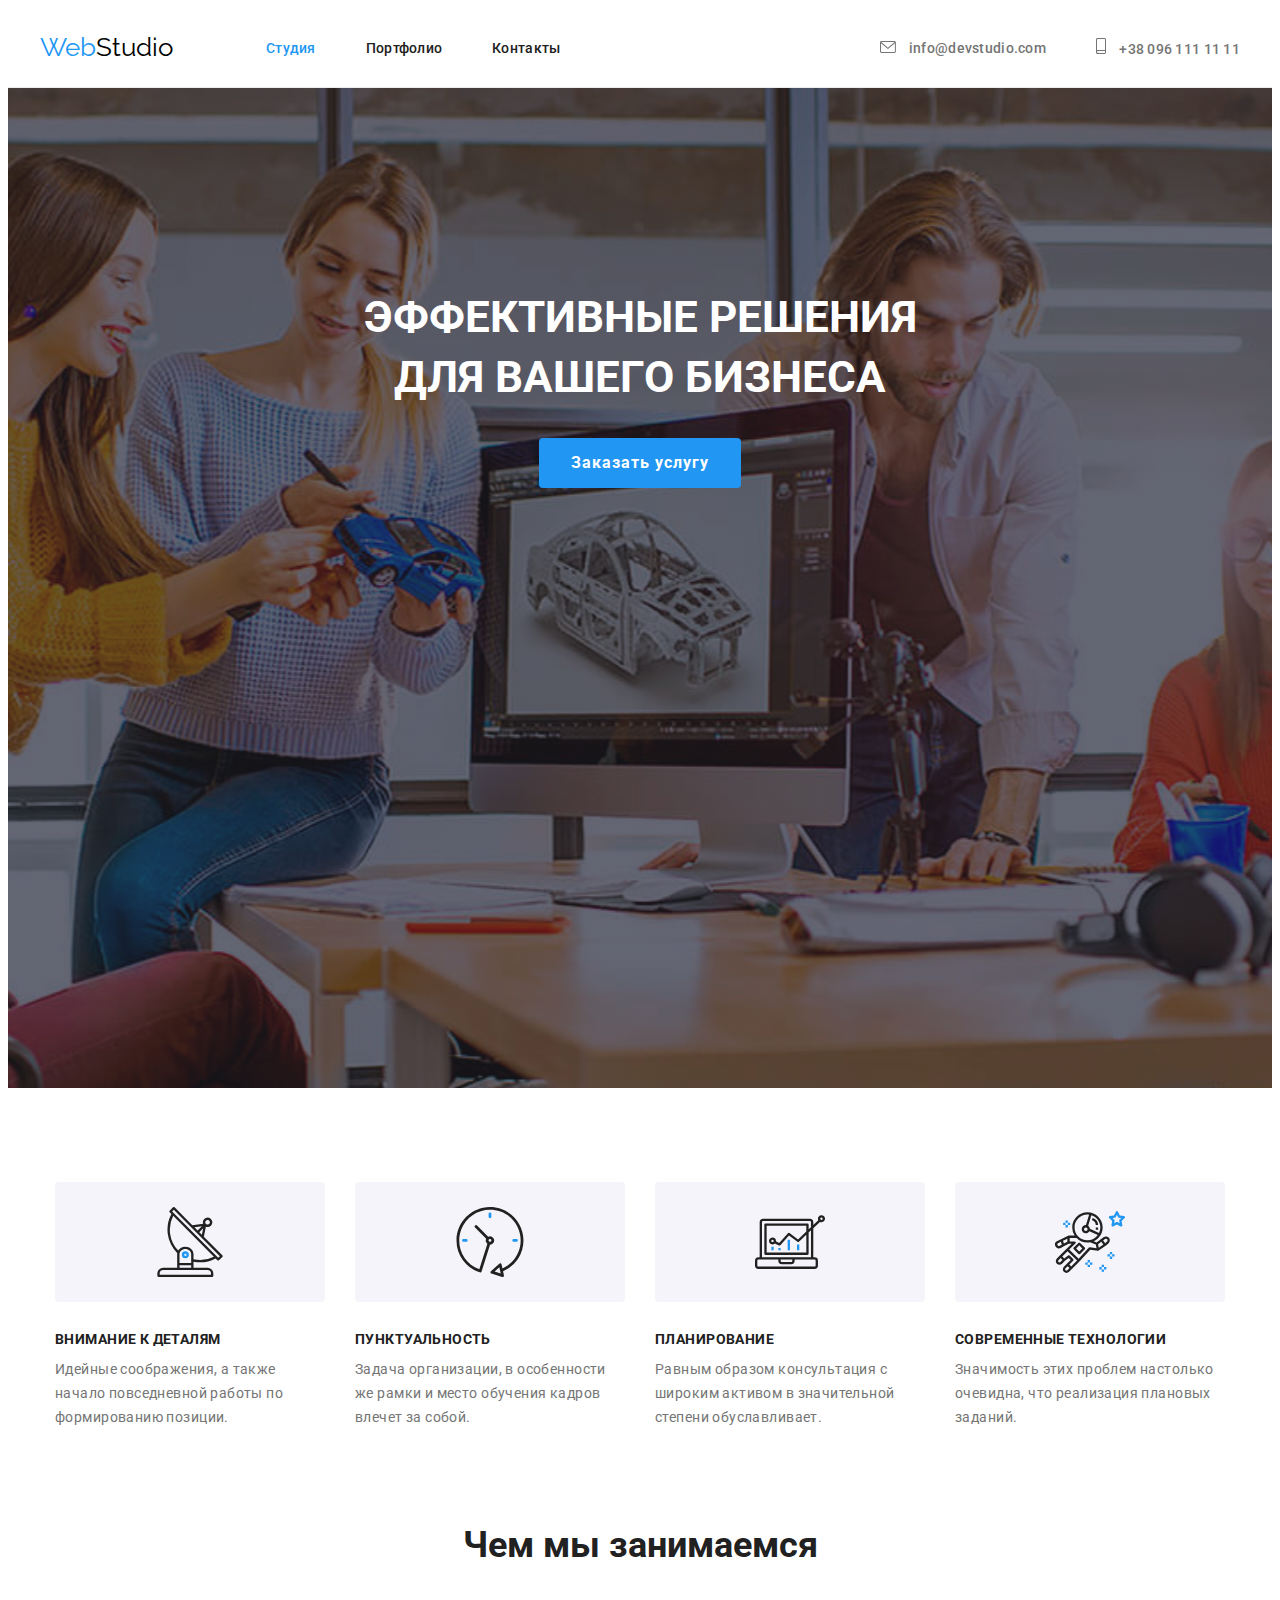
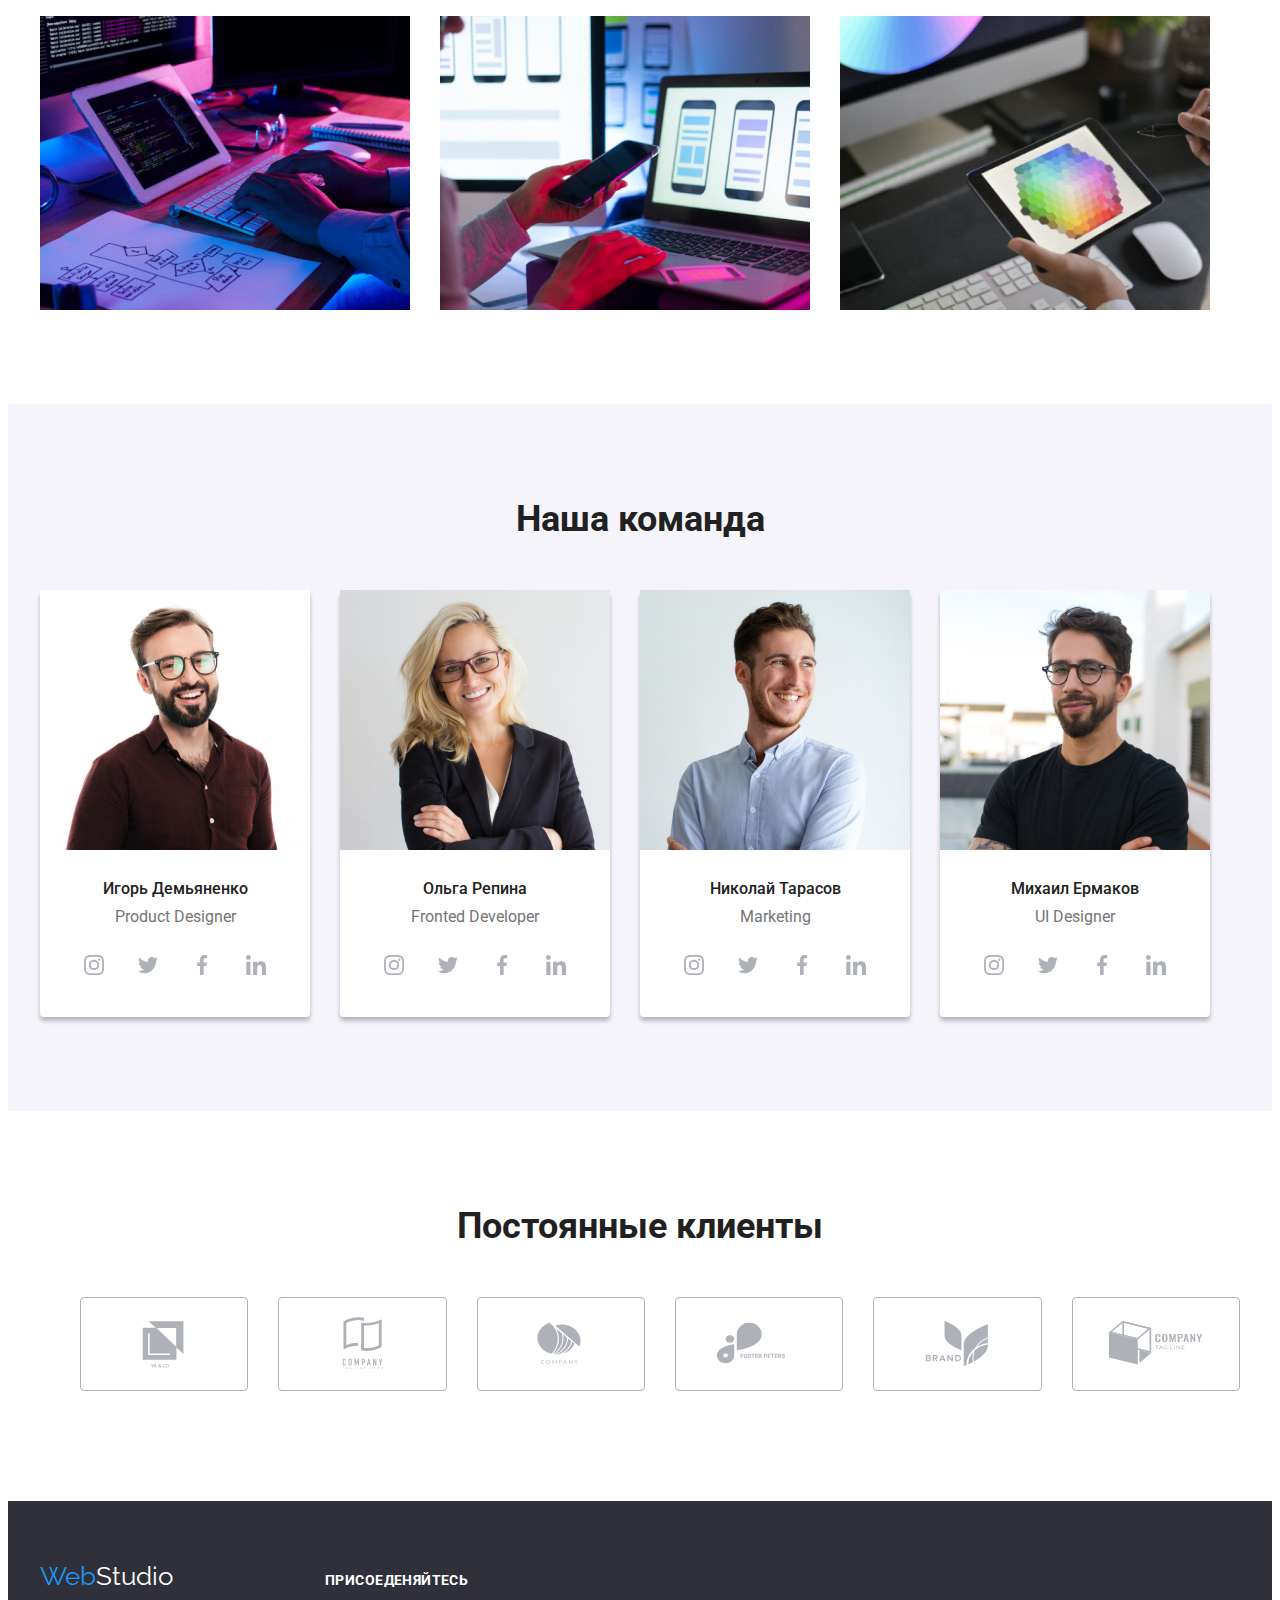
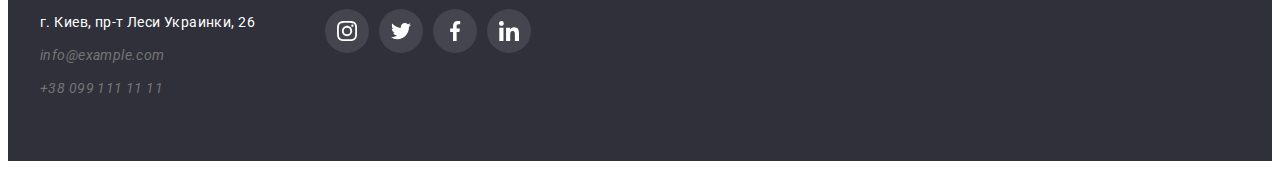
==== index.html @ 94b22302 "Initial commit" ====
<!DOCTYPE html>
<html lang="ru">
  <head>
    <meta charset="UTF-8" />
    <meta http-equiv="X-UA-Compatible" content="IE=edge" />
    <meta name="viewport" content="width=device-width, initial-scale=1.0" />
    <link rel="preconnect" href="https://fonts.googleapis.com" />
    <link rel="preconnect" href="https://fonts.gstatic.com" crossorigin />
    <link
      href="https://fonts.googleapis.com/css2?family=Raleway:wght@700&family=Roboto:wght@400;500;700;900&display=swap"
      rel="stylesheet"
    />
    <link
      rel="stylesheet"
      href="https://cdnjs.cloudflare.com/ajax/libs/modern-normalize/1.1.0/modern-normalize.min.css"
      integrity="sha512-wpPYUAdjBVSE4KJnH1VR1HeZfpl1ub8YT/NKx4PuQ5NmX2tKuGu6U/JRp5y+Y8XG2tV+wKQpNHVUX03MfMFn9Q=="
      crossorigin="anonymous"
      referrerpolicy="no-referrer"
    />
    <link rel="stylesheet" href="./css/styles.css" />
    <title>Веб студия</title>
  </head>
  <body>
    <!--Шапка-->
    <header class="header">
      <div class="container header-container">
        <a class="webstudio logo dec" href="./index.html" lang="en">
          Web<span class="studio logo">Studio</span></a
        >
        <nav class="navigation">
          <ul class="list-navigation">
            <li class="item-navigation">
              <a class="link-navigation current dec" href="./index.html">Студия</a>
            </li>
            <li class="item-navigation">
              <a class="link-navigation dec" href="./portfolio.html">Портфолио</a>
            </li>
            <li class="item-navigation">
              <a class="link-navigation dec" href="">Контакты</a>
            </li>
          </ul>
        </nav>
        <!--Контакты-->
        <ul class="contacts">
          <li class="contacts-mail">
            <a href="mailto:info@devstudio.com" class="link-mail dec">
              <svg class="icon-contact" width="16" height="12">
                <use href="./images/icon/sprite.svg#envelope"></use>
              </svg>
              info@devstudio.com</a>
          </li>
          <li class="contacts-tel">
            <a href="tel:+380961111111" class="link-tel dec">
              <svg class="icon-contact" width="10" height="16">
                <use href="./images/icon/sprite.svg#smartphone"></use>
              </svg>
              +38 096 111 11 11</a>
          </li>
        </ul>
      </div>
    </header>
    <main class="main-home">
      <section class="home bc-home ">
        <div class="container">
          <h1 class="home-title">Эффективные решения для вашего бизнеса</h1>
          <button class="btn-home" type="button">Заказать услугу</button>
        </div>
      </section>
      <!--Особенности-->
      <section class="specifics modul">
        <div class="container">
          <!--Заховати заголовок h2 в сss-->
          <h2 hidden>Особенности</h2>
          <ul class="list-specifics">
            <li class="item-specifics">
              <div class="icon">
                <svg class="icon-specifics" width="70" height="70">
                  <use href="./images/icon/sprite.svg#antenna"></use>
                </svg>
              </div>
              <h3 class="specifics-title">Внимание к деталям</h3>
              <p class="specifics-text">
                Идейные соображения, а также начало повседневной работы по формированию позиции.
              </p>
            </li>
            <li class="item-specifics">
              <div class="icon">
                <svg class="icon-specifics" width="70" height="70">
                  <use href="./images/icon/sprite.svg#clock"></use>
                </svg>
              </div>
              <h3 class="specifics-title">Пунктуальность</h3>
              <p class="specifics-text">
                Задача организации, в особенности же рамки и место обучения кадров влечет за собой.
              </p>
            </li>
            <li class="item-specifics">
              <div class="icon">
                <svg class="icon-specifics" width="70" height="70">
                  <use href="./images/icon/sprite.svg#diagram"></use>
                </svg>
              </div>
              <h3 class="specifics-title">Планирование</h3>
              <p class="specifics-text">
                Равным образом консультация с широким активом в значительной степени обуславливает.
              </p>
            </li>
            <li class="item-specifics">
              <div class="icon">
                <svg class="icon-specifics" width="70" height="70">
                  <use href="./images/icon/sprite.svg#astronaut"></use>
                </svg>
              </div>
              <h3 class="specifics-title">Современные технологии</h3>
              <p class="specifics-text">
                Значимость этих проблем настолько очевидна, что реализация плановых заданий.
              </p>
            </li>
          </ul>
        </div>
      </section>
      <section class="work modul">
        <!-- <hr class="line"> -->
        <!--Чем мы занимаемся-->
        <div class="container">
          <h2 class="title-work">Чем мы занимаемся</h2>
          <ul class="list-work">
            <li class="item-work">
              <img
                src="./images/work/keyboard.jpg"
                alt="печатает на клавиатуре"
                width="370"
                height="294"
              />
            </li>
            <li class="item-work">
              <img
                src="./images/work/phone.jpg"
                alt="держит в руках телефон"
                width="370"
                height="294"
              />
            </li>
            <li class="item-work">
              <img
                src="./images/work/tablet.jpg"
                alt="показывает палитру на планшете"
                width="370"
                height="294"
              />
            </li>
          </ul>
        </div>
      </section>
      <!--Наша команда-->
      <section class="team modul">
        <div class="container">
          <h2 class="title-team">Наша команда</h2>
          <ul class="list-team">
            <li class="item-team">
              <img class="img-team" src="./images/team/ihor.jpg" alt="мужчина" width="270" height="260" />
              <div class="team-tt">
                <h3 class="team-name-title">Игорь Демьяненко</h3>
              <p class="team-text" lang="en">Product Designer</p> 
              <ul class="social-list">
                <li class="social-item">
                    <a href="https://www.instagram.com/" target="_blank" class="social-link" aria-label="иконка Instagram">
                      <svg class="svg-icon" width="20" height="20">
                        <use href="./images/icon/sprite.svg#instagram"></use>
                      </svg>
                    </a>
                </li>
                <li class="social-item">
                    <a href="https://twitter.com" target="_blank" class="social-link" aria-label="иконка Twitter">
                      <svg class="svg-icon" width="20" height="20">
                        <use href="./images/icon/sprite.svg#twitter"></use>
                      </svg>
                    </a>
                </li>
                <li class="social-item">
                    <a href="https://uk-ua.facebook.com/" target="_blank" class="social-link" aria-label="иконка Facebook">
                      <svg class="svg-icon" width="20" height="20">
                        <use href="./images/icon/sprite.svg#facebook"></use>
                      </svg>
                    </a>
                </li>
                <li class="social-item">
                    <a href="https://www.linkedin.com/" target="_blank" class="social-link" aria-label="иконка Linkedin">
                      <svg class="svg-icon" width="20" height="20">
                        <use href="./images/icon/sprite.svg#linkedin"></use>
                      </svg>
                    </a>
                </li>
              </ul>
              </div>
            </li>
            <li class="item-team">
              <img class="img-team" src="./images/team/olha.jpg" alt="женщина" width="270" height="260" />
              <div class="team-tt">
                <h3 class="team-name-title">Ольга Репина</h3>
              <p class="team-text" lang="en">Fronted Developer</p>
              <ul class="social-list">
                <li class="social-item">
                    <a href="https://www.instagram.com/" target="_blank" class="social-link" aria-label="иконка Instagram">
                      <svg class="svg-icon" width="20" height="20">
                        <use href="./images/icon/sprite.svg#instagram"></use>
                      </svg>
                    </a>
                </li>
                <li class="social-item">
                    <a href="https://twitter.com" target="_blank" class="social-link" aria-label="иконка Twitter">
                      <svg class="svg-icon" width="20" height="20">
                        <use href="./images/icon/sprite.svg#twitter"></use>
                      </svg>
                    </a>
                </li>
                <li class="social-item">
                    <a href="https://uk-ua.facebook.com/" target="_blank" class="social-link" aria-label="иконка Facebook">
                      <svg class="svg-icon" width="20" height="20">
                        <use href="./images/icon/sprite.svg#facebook"></use>
                      </svg>
                    </a>
                </li>
                <li class="social-item">
                    <a href="https://www.linkedin.com/" target="_blank" class="social-link" aria-label="иконка Linkedin">
                      <svg class="svg-icon" width="20" height="20">
                        <use href="./images/icon/sprite.svg#linkedin"></use>
                      </svg>
                    </a>
                </li>
              </ul>
              </div>
            </li>
            <li class="item-team">
              <img class="img-team" src="./images/team/nikolay.jpg" alt="мужчина" width="270" height="260" />
              <div class="team-tt">
                <h3 class="team-name-title">Николай Тарасов</h3>
              <p class="team-text" lang="en">Marketing</p>
              <ul class="social-list">
                <li class="social-item">
                    <a href="https://www.instagram.com/" target="_blank" class="social-link" aria-label="иконка Instagram">
                      <svg class="svg-icon" width="20" height="20">
                        <use href="./images/icon/sprite.svg#instagram"></use>
                      </svg>
                    </a>
                </li>
                <li class="social-item">
                    <a href="https://twitter.com" target="_blank" class="social-link" aria-label="иконка Twitter">
                      <svg class="svg-icon" width="20" height="20">
                        <use href="./images/icon/sprite.svg#twitter"></use>
                      </svg>
                    </a>
                </li>
                <li class="social-item">
                    <a href="https://uk-ua.facebook.com/" target="_blank" class="social-link" aria-label="иконка Facebook">
                      <svg class="svg-icon" width="20" height="20">
                        <use href="./images/icon/sprite.svg#facebook"></use>
                      </svg>
                    </a>
                </li>
                <li class="social-item">
                    <a href="https://www.linkedin.com/" target="_blank" class="social-link" aria-label="иконка Linkedin">
                      <svg class="svg-icon" width="20" height="20">
                        <use href="./images/icon/sprite.svg#linkedin"></use>
                      </svg>
                    </a>
                </li>
              </ul>
              </div>
            </li>
            <li class="item-team">
              <img class="img-team" src="./images/team/mikhail.jpg" alt="мужчина" width="270" height="260" />
              <div class="team-tt">
                <h3 class="team-name-title">Михаил Ермаков</h3>
              <p class="team-text" lang="en">UI Designer</p>
              <ul class="social-list">
                <li class="social-item">
                    <a href="https://www.instagram.com/" target="_blank" class="social-link" aria-label="иконка Instagram">
                      <svg class="svg-icon" width="20" height="20">
                        <use href="./images/icon/sprite.svg#instagram"></use>
                      </svg>
                    </a>
                </li>
                <li class="social-item">
                    <a href="https://twitter.com" target="_blank" class="social-link" aria-label="иконка Twitter">
                      <svg class="svg-icon" width="20" height="20">
                        <use href="./images/icon/sprite.svg#twitter"></use>
                      </svg>
                    </a>
                </li>
                <li class="social-item">
                    <a href="https://uk-ua.facebook.com/" target="_blank" class="social-link" aria-label="иконка Facebook">
                      <svg class="svg-icon" width="20" height="20">
                        <use href="./images/icon/sprite.svg#facebook"></use>
                      </svg>
                    </a>
                </li>
                <li class="social-item">
                    <a href="https://www.linkedin.com/" target="_blank" class="social-link" aria-label="иконка Linkedin">
                      <svg class="svg-icon" width="20" height="20">
                        <use href="./images/icon/sprite.svg#linkedin"></use>
                      </svg>
                    </a>
                </li>
              </ul>
              </div>
            </li>
          </ul>
        </div>
      </section>
      <!--Постоянний клиенти-->
      <section class="modul">
        <div class="container">
          <h2 class="title-clients">Постоянные клиенты</h2>
        <ul class="list-client">
          <li class="item-client">
            <svg class="icon-client" width="106" height="60">
              <use href="./images/icon/sprite.svg#img"></use>
            </svg>
          </li>
          <li class="item-client">
            <svg class="icon-client" width="106" height="60">
              <use href="./images/icon/sprite.svg#logo"></use>
            </svg>
          </li>
          <li class="item-client">
            <svg class="icon-client" width="106" height="60">
              <use href="./images/icon/sprite.svg#logo-1"></use>
            </svg>
          </li>
          <li class="item-client">
            <svg class="icon-client" width="106" height="60">
              <use href="./images/icon/sprite.svg#logo-2"></use>
            </svg>
          </li>
          <li class="item-client">
            <svg class="icon-client" width="106" height="60">
              <use href="./images/icon/sprite.svg#logo-3"></use>
            </svg>
          </li>
          <li class="item-client">
            <svg class="icon-client" width="106" height="60">
              <use href="./images/icon/sprite.svg#logo-4"></use>
            </svg>
          </li>
        </ul>
        </div>
        
      </section>
    </main>
    <!--Подвал-->
    <footer class="footer-container">
      <div class="container new">
        <div class="foot-div">
          <a class="webstudio-footer logo dec" href="./index.html" lang="en">
            Web<span class="studio-footer logo">Studio</span></a>
          <address class="footer-adress">
            <ul class="adress-list">
              <li class="item-footer">
                <p class="country">г. Киев, пр-т Леси Украинки, 26</p>
              </li>
              <li class="item-footer">
                <a class="mail-footer dec" href="mailto:info@example.com">info@example.com</a>
              </li>
              <li>
                <a class="tel-footer dec" href="tel:+380991111111">+38 099 111 11 11</a>
              </li>
            </ul>
          </address>
        </div>
        <div class="join">
          <h2 class="title-join">ПРИСОЕДЕНЯЙТЕСЬ</h2>
            <ul class="join-list">
              <li class="join-item">
                <a class="join-link" href="" aria-label="иконка Instagram" target="_blank">
                  <svg class="icon-join" width="20" height="20">
                    <use href="./images/icon/sprite.svg#instagram"></use>
                  </svg>
                </a>
              </li>
              <li class="join-item">
                <a class="join-link" href="" aria-label="иконка Twitter" target="_blank">
                  <svg class="icon-join" width="20" height="20">
                    <use href="./images/icon/sprite.svg#twitter"></use>
                  </svg>
                </a>
              </li>
              <li class="join-item">
                <a class="join-link" href="" aria-label="иконка Facebook" target="_blank">
                  <svg class="icon-join" width="20" height="20">
                    <use href="./images/icon/sprite.svg#facebook"></use>
                  </svg>
                </a>
              </li>
              <li class="join-item">
                <a class="join-link" href="" aria-label="иконка Linkedin" target="_blank">
                  <svg class="icon-join" width="20" height="20">
                    <use href="./images/icon/sprite.svg#linkedin"></use>
                  </svg>
                </a>
              </li>
            </ul>
        </div>
      </div>
    </footer>
  </body>
</html>
---- css/styles.css ----
/*webstudio*/
:root {
  --roboto-font: 'Roboto', sans-serif;
  --logo-font: 'Raleway', sans-serif;
  --brand-color: #212121;
  --logo-cl: #2196f3;
  --white-cl: #ffffff;
  --black-cl: #000000;
  --grey-cl: #757575;
  --bc-footcl: #2f303a;
  --btn-cl: #188ce8;
  --whiteF-cl: #ffffff;
  --btnbc: #f5f4fa;
  --bcteam: #f5f4fa;
  --backgroundteam: #f5f4fa;
  --color-line:#C4C4C4;
  --color-icon:#AFB1B8;
  --border-team: rgba(0, 0, 0, 0.25);
  --border-project: #EEEEEE;
  --border-header: #ECECEC;
  --clientc: #AFB1B8;
  --card-prf: 30px;
}
body {
  font-family: var(--roboto-font);
  color: var(--brand-color);
  background: var(--white-cl);
}
h1,
h2,
h3,
h4,
h5,
h6,
p {
  margin-top: 0;
  margin-bottom: 0;
}
img{
  display: block;
  max-width: 100%;
}
.header-container {
  display: flex;
  align-items: center;
}
.container {
  width: 1200px;
  padding-right: 15px;
  padding-left: 15px;
  margin: 0 auto;
  /* outline: 1px solid red; */
}
.modul{
  padding: 94px 0;
}
/*Хедер*/
.header{
  border-bottom: 1px solid var(--border-header) ;
}
.logo {
  font-family: var(--logo-font);
  font-size: 26px;
}

.webstudio {
  color: var(--logo-cl);
  margin-right: 93px;
  padding-top: 24px;
  padding-bottom: 25px;
}
.studio {
  color: var(--black-cl);
}
/* .navigation {
  padding-top: 32px;
  padding-bottom: 32px;
} */

.list-navigation {
  display: flex;
  align-items: center;
}
.item-navigation {
  margin-right: 50px;
}
.link-navigation {
  font-weight: 500;
  font-size: 14px;
  line-height: 1.14;
  letter-spacing: 0.02em;
  color: var(--brand-color);
  padding: 32px 0;
}
.current {
  color: var(--logo-cl);
}
.currents {
}
.link-navigation:hover,
.link-navigation:focus {
  color: var(--logo-cl);
}
.contacts {
  display: flex;
  margin-left: auto;
  /* padding-top: 32px; */
  /* padding-bottom: 32px; */
}
.icon-contact{
  fill: var(--grey-cl);
  margin-right: 10px;
}
.contacts-mail {
  margin-right: 50px;

}

.link-mail {
  font-family: var(--roboto-font);
  font-style: normal;
  font-weight: 500;
  font-size: 14px;
  line-height: 1.14;
  letter-spacing: 0.02em;
  color: var(--grey-cl);
  padding: 32px 0;
}
.link-mail:hover,
.link-mail:focus {
  color: var(--logo-cl);
}
.link-mail:hover .icon-contact,
.link-mail:focus .icon-contact {
  fill: var(--logo-cl);
}


.link-tel {
  font-family: var(--roboto-font);
  font-style: 1.14;
  font-weight: 500;
  font-size: 14px;
  line-height: 1.14;
  letter-spacing: 0.02em;
  color: var(--grey-cl);
  padding: 32px 0;
}
.link-tel:hover,
.link-tel:focus {
  color: var(--logo-cl);
  
}
.link-tel:hover .icon-contact,
.link-tel:focus .icon-contact{
  fill: var(--logo-cl);
}

/* Особливості*/
.home {
  background: var(--bc-footcl);
  padding: 200px 0;
  /* height: 600px; */
}
.home-title {
  max-width: 650px;
  text-align: center;
  font-size: 44px;
  line-height: 1.36;
  text-transform: uppercase;
  color: var(--white-cl);
  margin-top: 0;
  margin-left: auto;
  margin-bottom: 30px;
  margin-right: auto;
  /* padding-top: 200px; */
}
.bc-home {
  background-image: linear-gradient(to right, rgba(47, 48, 58, 0.4), rgba(47, 48, 58, 0.4)),
    url(../images/bc/bc-home.svg);
  max-width: 1600px;
  height: 600px;
  margin-left: auto;
  margin-right: auto;
  background-repeat: no-repeat;
  background-position: center;
  background-size: cover;
}
.btn-home {
  display: block;
  font-family: inherit;
  border-radius: 4px;
  cursor: pointer;
  background: var(--logo-cl);
  font-style: normal;
  font-weight: 700;
  font-size: 16px;
  line-height: 1.87;
  letter-spacing: 0.06em;
  color: var(--whiteF-cl);
  margin-left: auto;
  margin-right: auto;
  padding: 10px 32px;
  border: none;
}
.btn-home:hover {
  color: var(--whiteF-cl);
  background: var(--btn-cl);
}
.specifics{
  padding-bottom: 0;
}
.icon {
  display: flex;
  justify-content: center;
  align-items: center;
  background: var(--bcteam);
  border-radius: 4px;
  width: 270px;
  height: 120px;
  margin-bottom: 30px;
}
.list-specifics {
  display: flex;
  align-items: center;
  /* padding-top: 94px; */
  /* padding-bottom: 60px; */
  width: 1170px;
  margin: 0 auto;
  padding-left: 0;
}

.item-specifics {
  max-width: 270px;
  margin-right: 30px;
}
.item-specifics:last-child {
  margin-right: 0;
}
.specifics-title {
  font-weight: 700;
  font-size: 14px;
  line-height: 1.14;
  letter-spacing: 0.03em;
  text-transform: uppercase;
  margin-bottom: 10px;
}
.specifics-text {
  font-size: 14px;
  line-height: 1.71;
  letter-spacing: 0.03em;
  color: var(--grey-cl);
}
/* Лінія */
/* .line{
  width: 1170px;
  height: 9px;
  border: none;
  background-color: var(--color-line);
  margin-top: 0;
  margin-bottom: 25px;
} */
/* Чим ми займаємось */
.title-work {
  text-align: center;
  margin-top: 0;
  margin-bottom: 50px;
  font-size: 36px;
}
.list-work {
  display: flex;
  /* padding-bottom: 94px; */
}
.item-work {
  margin-right: 30px;
}
.item-work:last-child {
  margin-right: 0;
}
/*Наша команда*/
.team {
  background-color: var(--bcteam);
}
.title-team {
  text-align: center;
  font-size: 36px;
  /* padding-top: 94px; */
  margin-bottom: 50px;
}
.list-team {
  display: flex;
  /* padding-bottom: 94px; */
}
.item-team {
  margin-right: 30px;
  background-color: var(--white-cl);
  border-radius: 4px;
  box-shadow: 0 4px 4px var(--border-team);
}
.item-team:last-child {
  margin-right: 0;
}
.img-team {
  /* margin-bottom: 30px; */
}
.team-tt{
  padding: 30px 0;
}
.team-name-title {
  text-align: center;
  font-weight: 500;
  font-size: 16px;
  line-height: 1.16;
  margin-bottom: 10px;
  /* padding: 30px 0 10px 0; */
}
.team-text {
  text-align: center;
  font-size: 16px;
  line-height: 1.18;
  color: var(--grey-cl);
  margin-bottom: 16px;
  /* padding-bottom: 30px; */
}
.svg-icon{
fill:var(--color-icon);
}
.social-list{
  display: flex;
  justify-content: center;
  align-items: center;
}
.social-item:not(:last-child){
 margin-right: 10px; 
}
.social-link{
  display: flex;
  justify-content: center;
  align-items: center;
  width: 44px;
  height: 44px;
  background-color:var(--white-cl);
  border-radius: 50%;
}
.social-link:hover,
.social-link:focus{
  background-color:var(--logo-cl);
}
.social-link:hover .svg-icon,
.social-link:focus .svg-icon{

  fill: var(--white-cl);
}
/* Клієнти */
.title-clients {
  text-align: center;
  font-size: 36px;
  /* padding-top: 94px; */
  margin-bottom: 50px;
}
.list-client{
  display: flex;
  justify-content: center;
  align-items: center;
}
.icon-client{
  fill: var(--clientc);
}
.item-client{
  width: 170px;
  height: 92px;
  display: flex;
  justify-content: center;
  align-items: center;
  border: 1px solid var(--clientc);
  border-radius: 4px;
}
.item-client:not(:last-child){
  
  margin-right: 30px;
}
.item-client:hover,
.item-client:focus {
  border: 1px solid var(--logo-cl);
  cursor: pointer;
}
.item-client:hover .icon-client,
.item-client:focus .icon-client {
  fill: var(--logo-cl);
}

/* Підвал*/
.join{
  display: inline-block;
}
.webstudio-footer {
  color: var(--logo-cl);
  padding-bottom: 20px;
}
.studio-footer {
  color: var(--white-cl);
}
.footer-container {
  background-color: var(--bc-footcl);
  padding-top: 60px;
  padding-bottom: 60px;
}
.footer-adress{
/* padding-left: 215px;
padding-bottom: 60px; */
}
.adress-list{
  padding-top: 20px;
  
}
.country {
  font-weight: 400;
  font-size: 14px;
  line-height: 1.71;
  letter-spacing: 0.03em;
  color: var(--white-cl);
  font-style: normal;
}
.mail-footer,
.tel-footer {
  font-weight: 400;
  font-size: 14px;
  line-height: 1.71;
  letter-spacing: 0.03em;
  color: var(--grey-cl);
}
.mail-footer:hover,
.mail-footer:focus {
  color: var(--logo-cl);
}
.tel-footer:hover,
.tel-footer:focus {
  color: var(--logo-cl);
}
.join{
  width: 206px;
  margin-left: 70px;
  padding-top: 12px;
}
.title-join{
  font-style: var(--roboto-font);
  font-weight: 700;
  line-height: 1.14;
  font-size: 14px;
  color: var(--white-cl);
  margin-bottom: 20px;
  letter-spacing: 0.03em;
}
.item-footer{
  margin-bottom: 9px;
}
.join-list{
  display: flex;
  justify-content: center;
  align-items: center;
  
}
.join-link{
  width: 44px;
  height: 44px;
  display: flex;
  justify-content: center;
  align-items: center;
  border-radius: 50%;
  background-color: rgba(255, 255, 255, 0.1);
}
.join-item:not(:last-child){
  margin-right: 10px;
}
.join-link:hover,
.join-link:focus{
  background-color: var(--logo-cl);
}
.icon-join{
  fill: var(--white-cl);
}
.new{
  display: flex;
}
/*Портфоліо*/
.section-portfolio{
  padding: 94px 0;
}
/* Кнопки */
.section-portfolio .menu-btn.active {
  color: var(--whiteF-cl);
  background-color: var(--logo-cl);
}
.container > .list-portfolio-btn {
  display: flex;
  align-items: center;
  justify-content: center;
  margin-bottom: 50px;
  /* padding-top: 94px; */
  /* padding-bottom: 50px; */
  
}
.menu-btn:hover,
.menu-btn:focus {
  background: var(--logo-cl);
  color: var(--whiteF-cl);
}
.menu-btn {
  font-family: inherit;
  font-size: 16px;
  line-height: 1.6;
  text-align: center;
  letter-spacing: 0.03em;
  border-radius: 4px;
  border: none;
  cursor: pointer;
  background: var(--btnbc);
  padding: 6px 22px;
  box-shadow: 0px 4px 4px var(--border-team);
}
.item-btn {
  margin-right: 8px;
  
}
/*Проекти*/
.container > .project-list {
  display: flex;
  flex-wrap: wrap;
  /* padding-bottom: 94px; */
  margin-left: calc( -1 * var(--card-prf));
  margin-top: calc( -1 * var(--card-prf));
}
.project{
  margin-top: var(--card-prf);
  margin-left: var(--card-prf);
  flex-basis: calc(100% / 3 calc( -1 * var(--card-prf)));
  /* margin-right: 30px;
  margin-bottom: 30px; */
  /* outline: 1px solid red; */
  /* outline: 1px solid var(--border-project); */
  width: 370px;
  border: 1px solid var(--border-project) ;
}
/* .project:nth-child(3n){
  margin-right: 0;
}
.project:nth-last-child(-n+3){
margin-bottom: 0;
} */

.card-content{
  padding: 20px 24px;
}
.title-project {
  font-weight: 700;
  font-size: 18px;
  line-height: 2;
  letter-spacing: 0.06em;
  color: var(--brand-color);
  margin-bottom: 4px;
}
.project-text {
  font-size: 16px;
  line-height: 1.87;
  letter-spacing: 0.03em;
  color: var(--grey-cl);
}
/* Декорація */
.list-navigation,
.contacts,
.list-specifics,
.list-work,
.list-team,
.adress-list,
.list-portfolio-btn,
.project-list,
.social-list,
.item-client,
.join-list {
  list-style-type: none;
  margin-top: 0;
  margin-bottom: 0;
  padding-left: 0;
}
.dec {
  text-decoration: none;
  /* padding: 32px 0; */

}
.card-thumb{
  /* outline: 1px solid red; */
}
.project:hover,
.project:focus {
cursor: pointer;
box-shadow: 0 4px 4px var(--border-team);
}
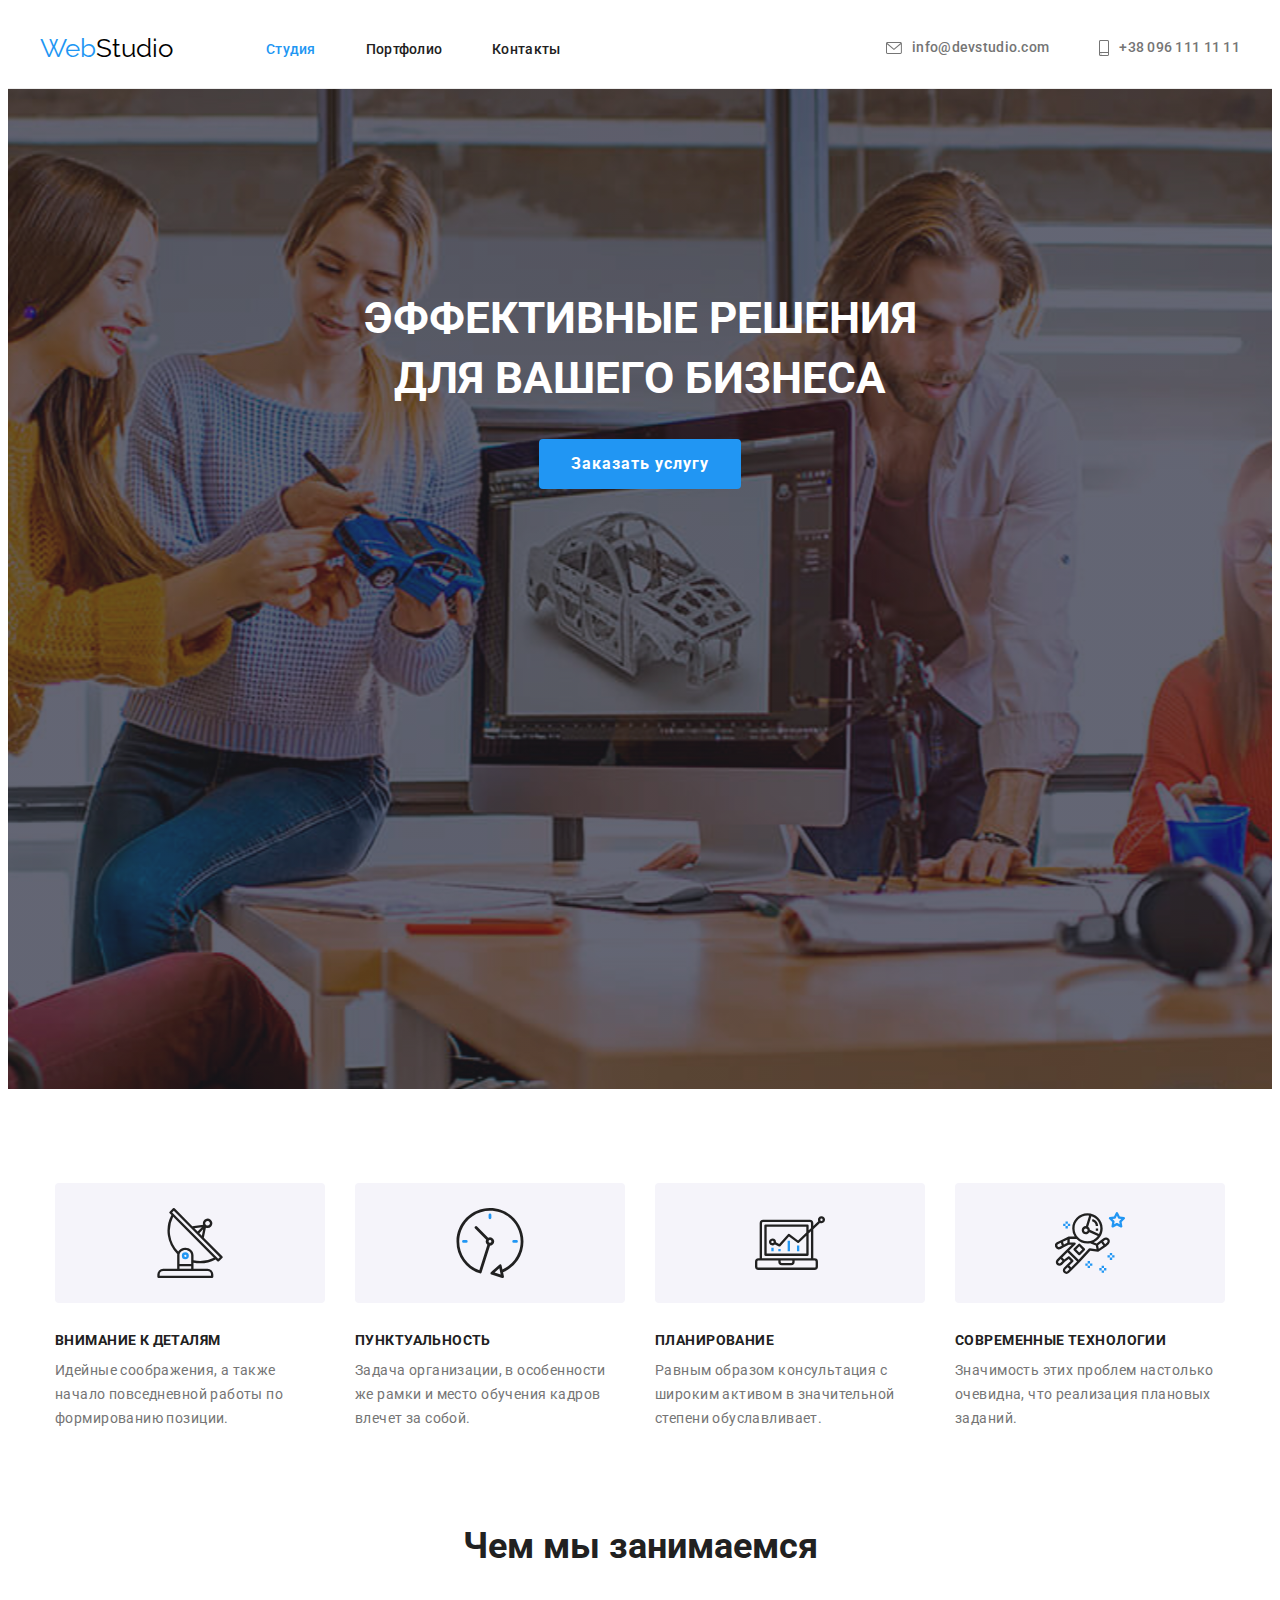
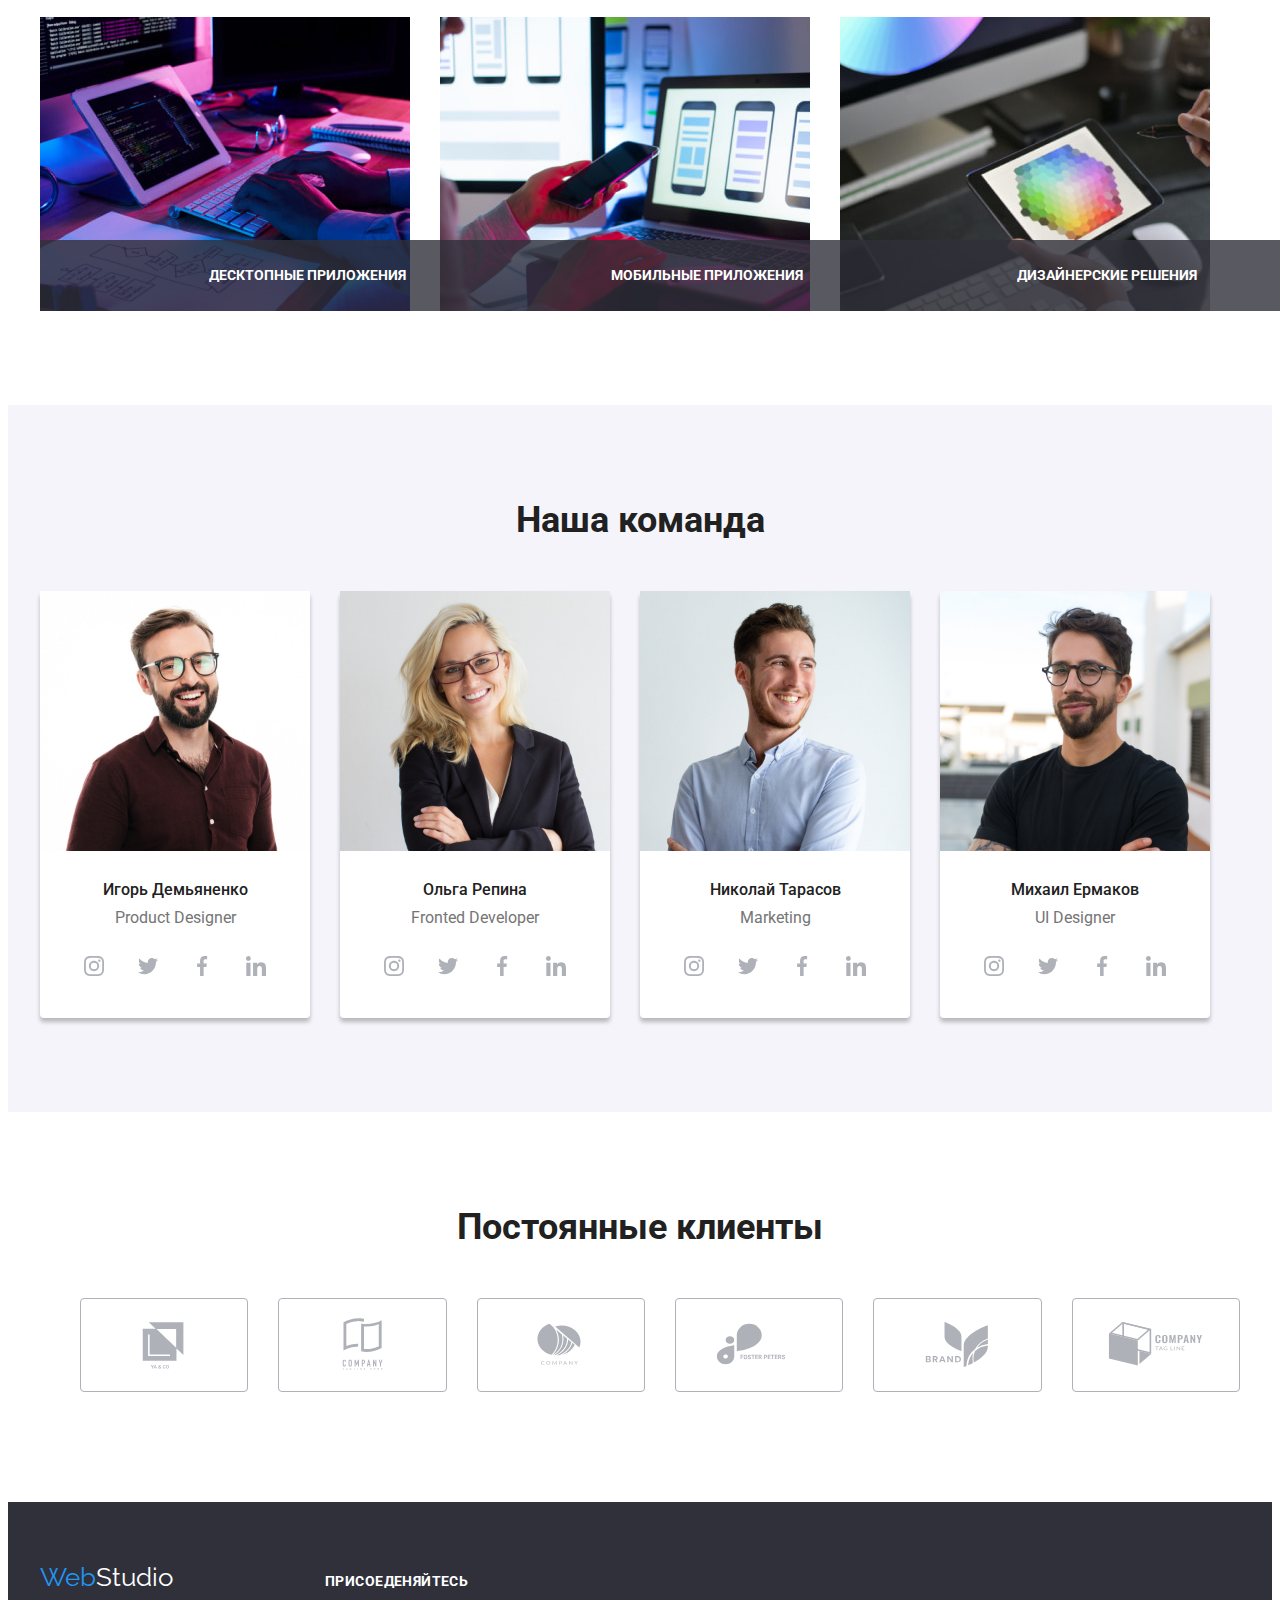
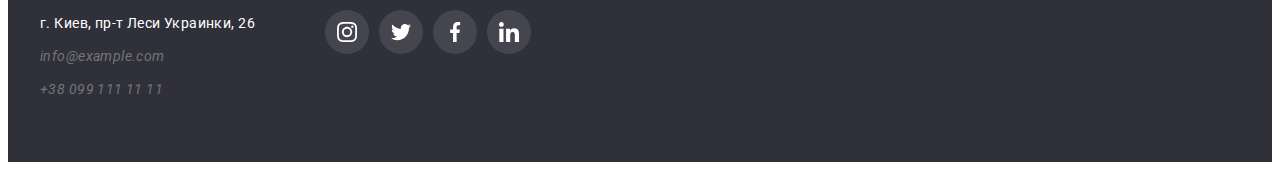
==== commit e72bd00a: "hw-5" ====
--- a/index.html
+++ b/index.html
@@ -43,14 +43,14 @@
         <!--Контакты-->
         <ul class="contacts">
           <li class="contacts-mail">
-            <a href="mailto:info@devstudio.com" class="link-mail dec">
+            <a href="mailto:info@devstudio.com" class="link-flex link-mail dec">
               <svg class="icon-contact" width="16" height="12">
                 <use href="./images/icon/sprite.svg#envelope"></use>
               </svg>
               info@devstudio.com</a>
           </li>
           <li class="contacts-tel">
-            <a href="tel:+380961111111" class="link-tel dec">
+            <a href="tel:+380961111111" class="link-flex link-tel dec">
               <svg class="icon-contact" width="10" height="16">
                 <use href="./images/icon/sprite.svg#smartphone"></use>
               </svg>
@@ -63,7 +63,17 @@
       <section class="home bc-home ">
         <div class="container">
           <h1 class="home-title">Эффективные решения для вашего бизнеса</h1>
-          <button class="btn-home" type="button">Заказать услугу</button>
+          <button class="btn-home" type="button" data-modal-open>Заказать услугу</button>
+          <div class="backdrop is-hidden" data-modal>
+            <div class="modal-windov">
+              <button class="modal-closed" data-modal-close>
+                <svg class="icon-btn" width="18" height="18">
+                  <use href="./images/icon/sprite.svg#closed"></use>
+                </svg>
+              </button>
+            
+            </div>
+          </div>
         </div>
       </section>
       <!--Особенности-->
@@ -132,6 +142,7 @@
                 width="370"
                 height="294"
               />
+              <p class="work-text">ДЕСКТОПНЫЕ ПРИЛОЖЕНИЯ</p>
             </li>
             <li class="item-work">
               <img
@@ -140,6 +151,7 @@
                 width="370"
                 height="294"
               />
+              <p class="work-text">МОБИЛЬНЫЕ ПРИЛОЖЕНИЯ</p>
             </li>
             <li class="item-work">
               <img
@@ -148,6 +160,7 @@
                 width="370"
                 height="294"
               />
+              <p class="work-text">ДИЗАЙНЕРСКИЕ РЕШЕНИЯ</p>
             </li>
           </ul>
         </div>
@@ -403,5 +416,7 @@
         </div>
       </div>
     </footer>
+    <script src="./js/modal.js"></script>
+    
   </body>
 </html>
--- a/css/styles.css
+++ b/css/styles.css
@@ -13,12 +13,12 @@
   --btnbc: #f5f4fa;
   --bcteam: #f5f4fa;
   --backgroundteam: #f5f4fa;
-  --color-line:#C4C4C4;
-  --color-icon:#AFB1B8;
+  --color-line: #c4c4c4;
+  --color-icon: #afb1b8;
   --border-team: rgba(0, 0, 0, 0.25);
-  --border-project: #EEEEEE;
-  --border-header: #ECECEC;
-  --clientc: #AFB1B8;
+  --border-project: #eeeeee;
+  --border-header: #ececec;
+  --clientc: #afb1b8;
   --card-prf: 30px;
 }
 body {
@@ -36,7 +36,8 @@
   margin-top: 0;
   margin-bottom: 0;
 }
-img{
+
+img {
   display: block;
   max-width: 100%;
 }
@@ -51,12 +52,12 @@
   margin: 0 auto;
   /* outline: 1px solid red; */
 }
-.modul{
+.modul {
   padding: 94px 0;
 }
 /*Хедер*/
-.header{
-  border-bottom: 1px solid var(--border-header) ;
+.header {
+  border-bottom: 1px solid var(--border-header);
 }
 .logo {
   font-family: var(--logo-font);
@@ -104,16 +105,21 @@
 .contacts {
   display: flex;
   margin-left: auto;
+  align-items: center;
   /* padding-top: 32px; */
   /* padding-bottom: 32px; */
 }
-.icon-contact{
+.icon-contact {
   fill: var(--grey-cl);
   margin-right: 10px;
 }
 .contacts-mail {
   margin-right: 50px;
-
+}
+.link-flex {
+  display: flex;
+  align-items: center;
+  justify-content: center;
 }
 
 .link-mail {
@@ -135,7 +141,6 @@
   fill: var(--logo-cl);
 }
 
-
 .link-tel {
   font-family: var(--roboto-font);
   font-style: 1.14;
@@ -149,10 +154,9 @@
 .link-tel:hover,
 .link-tel:focus {
   color: var(--logo-cl);
-  
 }
 .link-tel:hover .icon-contact,
-.link-tel:focus .icon-contact{
+.link-tel:focus .icon-contact {
   fill: var(--logo-cl);
 }
 
@@ -207,7 +211,7 @@
   color: var(--whiteF-cl);
   background: var(--btn-cl);
 }
-.specifics{
+.specifics {
   padding-bottom: 0;
 }
 .icon {
@@ -251,15 +255,52 @@
   letter-spacing: 0.03em;
   color: var(--grey-cl);
 }
-/* Лінія */
-/* .line{
-  width: 1170px;
-  height: 9px;
-  border: none;
-  background-color: var(--color-line);
-  margin-top: 0;
-  margin-bottom: 25px;
-} */
+.icon-btn{
+  fill: var(--black-cl);
+}
+
+/* Модальне вікно */
+.backdrop {
+ 
+  width: 100%;
+  height: 100%;
+  position: fixed;
+  top: 0;
+  left: 0;
+  background-color: rgba(0, 0, 0, 0.25);
+  z-index: 10;
+}
+.backdrop.is-hidden{
+  opacity: 0;
+  pointer-events: none;
+  visibility: hidden;
+}
+.modal-windov {
+  position: absolute;
+  top: 50%;
+  left: 50%;
+  width: 528px;
+  height: 581px;
+  background-color: var(--white-cl);
+  border-radius: 4px;
+  transform: translate(-50%, -50%);
+  
+}
+.modal-closed {
+  display: flex;
+  align-items: center;
+  justify-content: center;
+  position: absolute;
+  top: 8px;
+  right: 8px;
+  width: 30px;
+  height: 30px;
+  background: #ffffff;
+  border: 1px solid rgba(0, 0, 0, 0.1);
+  border-radius: 50%;
+  cursor: pointer;
+  padding: 0;
+}
 /* Чим ми займаємось */
 .title-work {
   text-align: center;
@@ -272,10 +313,26 @@
   /* padding-bottom: 94px; */
 }
 .item-work {
+  position: relative;
   margin-right: 30px;
+
 }
 .item-work:last-child {
   margin-right: 0;
+}
+.work-text{
+  position: absolute;
+  width: 100%;
+  bottom: 0;
+  left: 0;
+  font-family: var(--roboto-font);
+  font-weight: 700;
+  font-size: 14px;
+  line-height: 1.17;
+  text-align: center;
+  padding: 27px 82px;
+  color: var(--whiteF-cl);
+  background-color: rgba(47, 48, 58, 0.8);;
 }
 /*Наша команда*/
 .team {
@@ -303,7 +360,7 @@
 .img-team {
   /* margin-bottom: 30px; */
 }
-.team-tt{
+.team-tt {
   padding: 30px 0;
 }
 .team-name-title {
@@ -322,33 +379,32 @@
   margin-bottom: 16px;
   /* padding-bottom: 30px; */
 }
-.svg-icon{
-fill:var(--color-icon);
-}
-.social-list{
-  display: flex;
-  justify-content: center;
-  align-items: center;
-}
-.social-item:not(:last-child){
- margin-right: 10px; 
-}
-.social-link{
+.svg-icon {
+  fill: var(--color-icon);
+}
+.social-list {
+  display: flex;
+  justify-content: center;
+  align-items: center;
+}
+.social-item:not(:last-child) {
+  margin-right: 10px;
+}
+.social-link {
   display: flex;
   justify-content: center;
   align-items: center;
   width: 44px;
   height: 44px;
-  background-color:var(--white-cl);
+  background-color: var(--white-cl);
   border-radius: 50%;
 }
 .social-link:hover,
-.social-link:focus{
-  background-color:var(--logo-cl);
+.social-link:focus {
+  background-color: var(--logo-cl);
 }
 .social-link:hover .svg-icon,
-.social-link:focus .svg-icon{
-
+.social-link:focus .svg-icon {
   fill: var(--white-cl);
 }
 /* Клієнти */
@@ -358,15 +414,15 @@
   /* padding-top: 94px; */
   margin-bottom: 50px;
 }
-.list-client{
-  display: flex;
-  justify-content: center;
-  align-items: center;
-}
-.icon-client{
+.list-client {
+  display: flex;
+  justify-content: center;
+  align-items: center;
+}
+.icon-client {
   fill: var(--clientc);
 }
-.item-client{
+.item-client {
   width: 170px;
   height: 92px;
   display: flex;
@@ -375,8 +431,7 @@
   border: 1px solid var(--clientc);
   border-radius: 4px;
 }
-.item-client:not(:last-child){
-  
+.item-client:not(:last-child) {
   margin-right: 30px;
 }
 .item-client:hover,
@@ -390,7 +445,7 @@
 }
 
 /* Підвал*/
-.join{
+.join {
   display: inline-block;
 }
 .webstudio-footer {
@@ -405,13 +460,12 @@
   padding-top: 60px;
   padding-bottom: 60px;
 }
-.footer-adress{
-/* padding-left: 215px;
+.footer-adress {
+  /* padding-left: 215px;
 padding-bottom: 60px; */
 }
-.adress-list{
+.adress-list {
   padding-top: 20px;
-  
 }
 .country {
   font-weight: 400;
@@ -437,12 +491,12 @@
 .tel-footer:focus {
   color: var(--logo-cl);
 }
-.join{
+.join {
   width: 206px;
   margin-left: 70px;
   padding-top: 12px;
 }
-.title-join{
+.title-join {
   font-style: var(--roboto-font);
   font-weight: 700;
   line-height: 1.14;
@@ -451,16 +505,15 @@
   margin-bottom: 20px;
   letter-spacing: 0.03em;
 }
-.item-footer{
+.item-footer {
   margin-bottom: 9px;
 }
-.join-list{
-  display: flex;
-  justify-content: center;
-  align-items: center;
-  
-}
-.join-link{
+.join-list {
+  display: flex;
+  justify-content: center;
+  align-items: center;
+}
+.join-link {
   width: 44px;
   height: 44px;
   display: flex;
@@ -469,21 +522,21 @@
   border-radius: 50%;
   background-color: rgba(255, 255, 255, 0.1);
 }
-.join-item:not(:last-child){
+.join-item:not(:last-child) {
   margin-right: 10px;
 }
 .join-link:hover,
-.join-link:focus{
+.join-link:focus {
   background-color: var(--logo-cl);
 }
-.icon-join{
+.icon-join {
   fill: var(--white-cl);
 }
-.new{
+.new {
   display: flex;
 }
 /*Портфоліо*/
-.section-portfolio{
+.section-portfolio {
   padding: 94px 0;
 }
 /* Кнопки */
@@ -498,7 +551,6 @@
   margin-bottom: 50px;
   /* padding-top: 94px; */
   /* padding-bottom: 50px; */
-  
 }
 .menu-btn:hover,
 .menu-btn:focus {
@@ -520,26 +572,25 @@
 }
 .item-btn {
   margin-right: 8px;
-  
 }
 /*Проекти*/
 .container > .project-list {
   display: flex;
   flex-wrap: wrap;
   /* padding-bottom: 94px; */
-  margin-left: calc( -1 * var(--card-prf));
-  margin-top: calc( -1 * var(--card-prf));
-}
-.project{
+  margin-left: calc(-1 * var(--card-prf));
+  margin-top: calc(-1 * var(--card-prf));
+}
+.project {
   margin-top: var(--card-prf);
   margin-left: var(--card-prf);
-  flex-basis: calc(100% / 3 calc( -1 * var(--card-prf)));
+  flex-basis: calc(100% / 3 calc(-1 * var(--card-prf)));
   /* margin-right: 30px;
   margin-bottom: 30px; */
   /* outline: 1px solid red; */
   /* outline: 1px solid var(--border-project); */
   width: 370px;
-  border: 1px solid var(--border-project) ;
+  border: 1px solid var(--border-project);
 }
 /* .project:nth-child(3n){
   margin-right: 0;
@@ -548,7 +599,7 @@
 margin-bottom: 0;
 } */
 
-.card-content{
+.card-content {
   padding: 20px 24px;
 }
 .title-project {
@@ -585,13 +636,12 @@
 .dec {
   text-decoration: none;
   /* padding: 32px 0; */
-
-}
-.card-thumb{
+}
+.card-thumb {
   /* outline: 1px solid red; */
 }
 .project:hover,
 .project:focus {
-cursor: pointer;
-box-shadow: 0 4px 4px var(--border-team);
-}
+  cursor: pointer;
+  box-shadow: 0 4px 4px var(--border-team);
+}
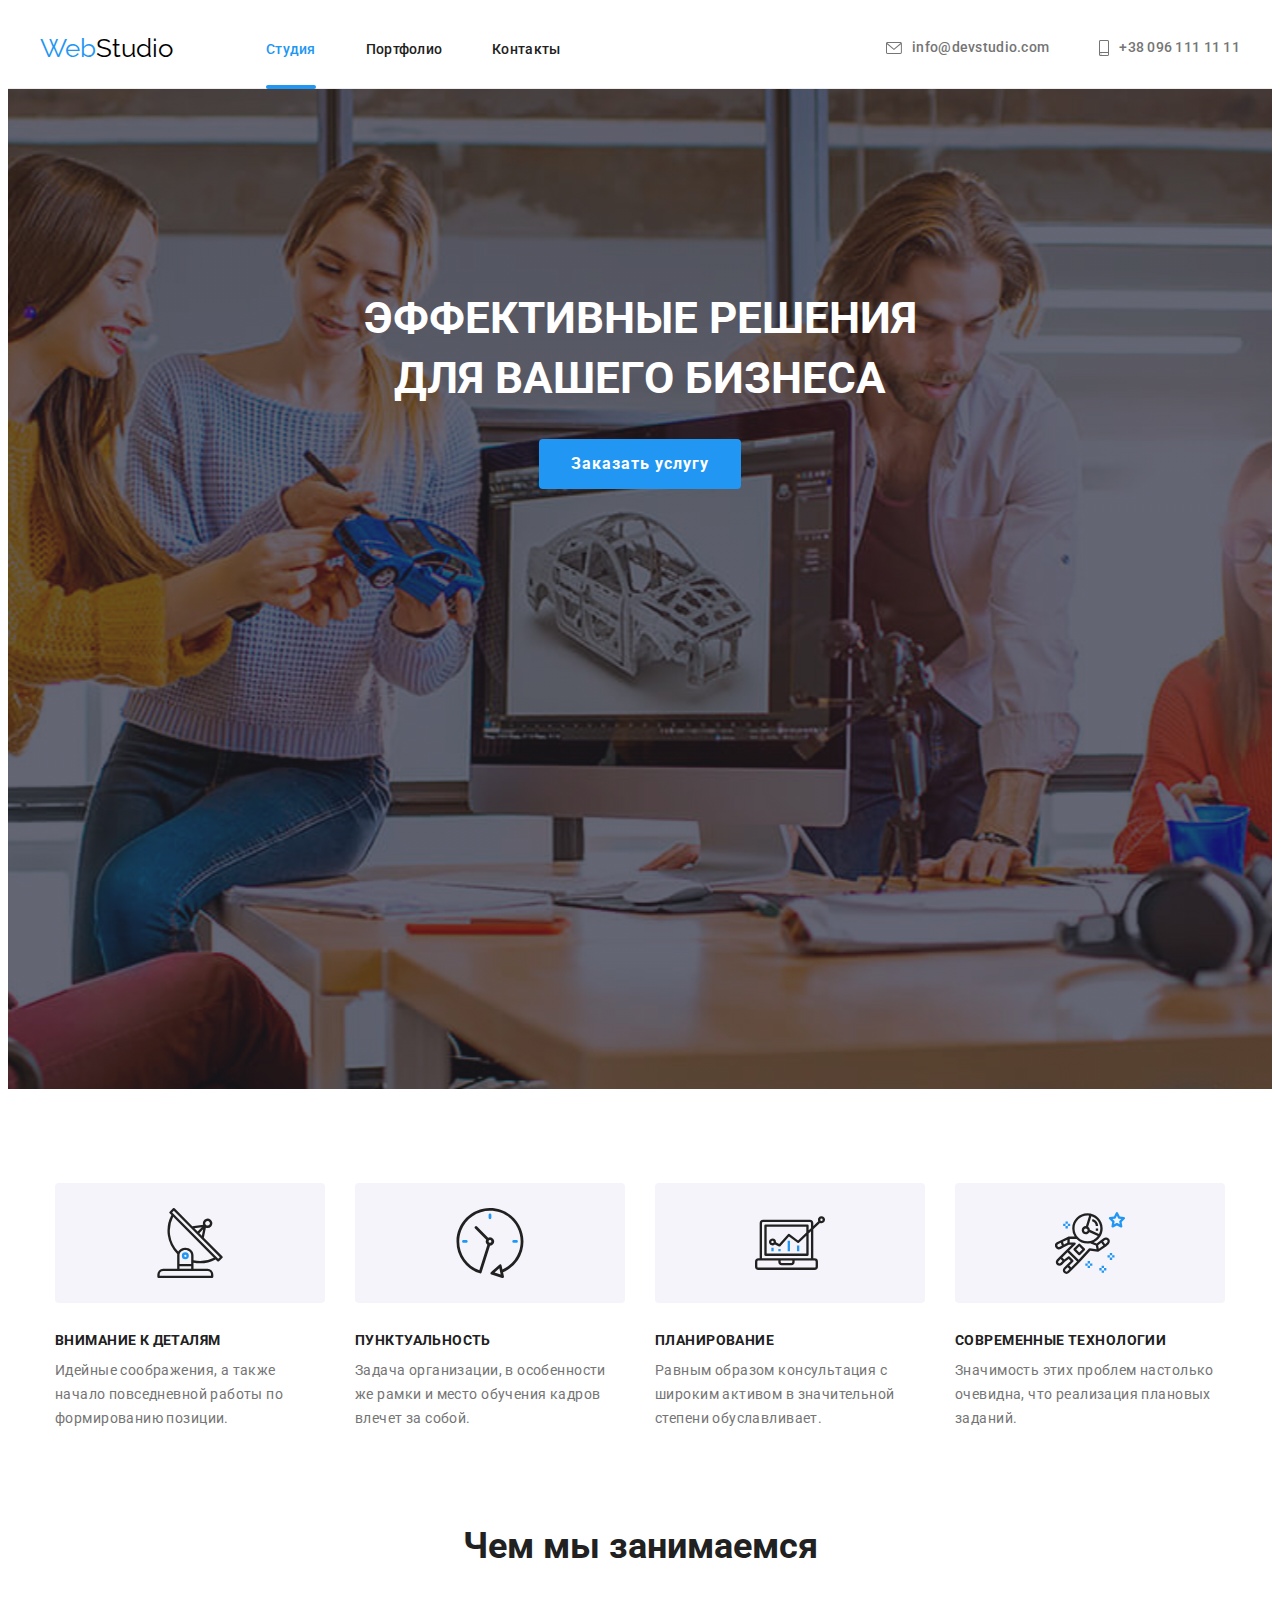
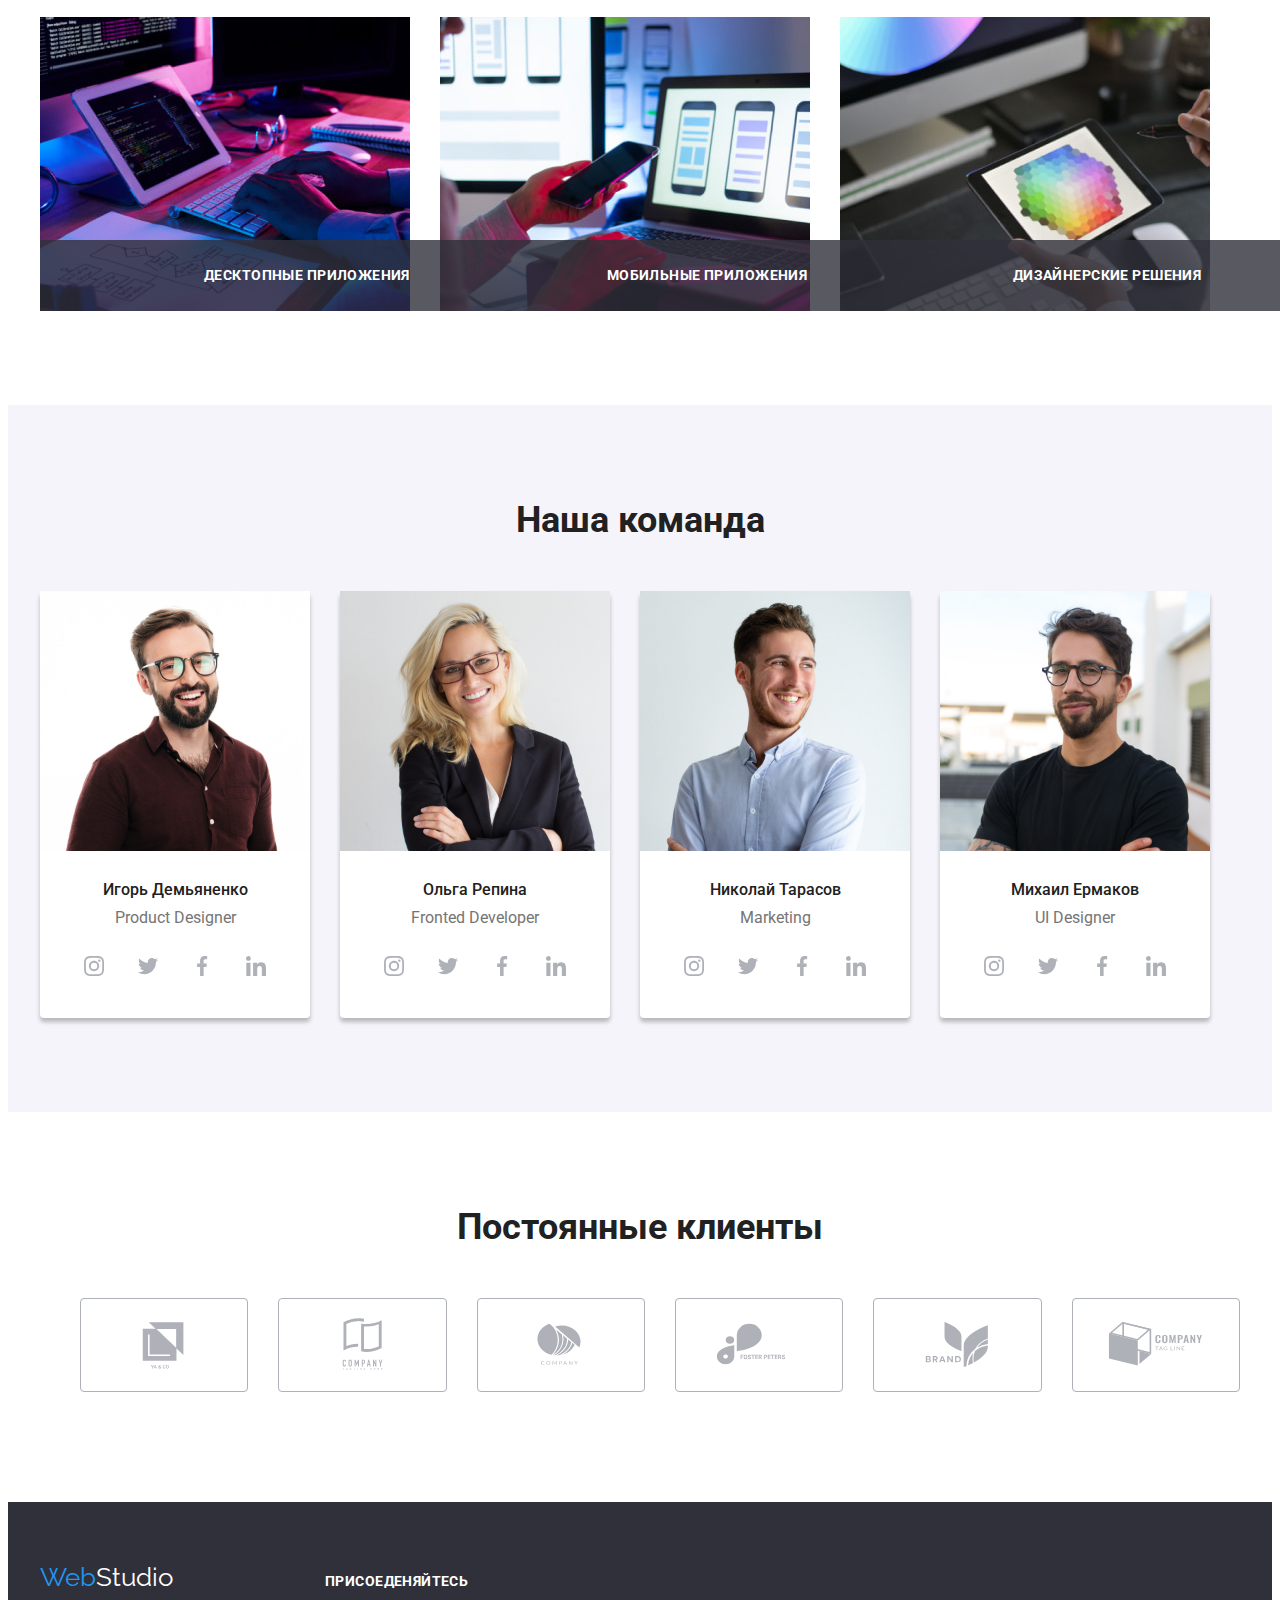
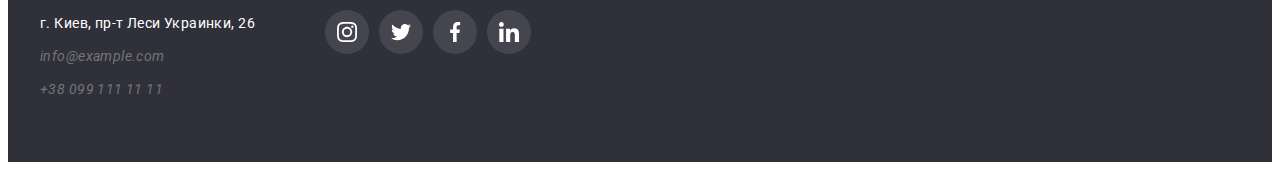
==== commit 1dc833de: "hw" ====
--- a/index.html
+++ b/index.html
@@ -30,7 +30,7 @@
         <nav class="navigation">
           <ul class="list-navigation">
             <li class="item-navigation">
-              <a class="link-navigation current dec" href="./index.html">Студия</a>
+              <a class="link-navigation active-page dec" href="./index.html">Студия</a>
             </li>
             <li class="item-navigation">
               <a class="link-navigation dec" href="./portfolio.html">Портфолио</a>
@@ -60,6 +60,7 @@
       </div>
     </header>
     <main class="main-home">
+      <!--Герой-->
       <section class="home bc-home ">
         <div class="container">
           <h1 class="home-title">Эффективные решения для вашего бизнеса</h1>
--- a/css/styles.css
+++ b/css/styles.css
@@ -86,6 +86,7 @@
   margin-right: 50px;
 }
 .link-navigation {
+  position: relative;
   font-weight: 500;
   font-size: 14px;
   line-height: 1.14;
@@ -93,11 +94,33 @@
   color: var(--brand-color);
   padding: 32px 0;
 }
-.current {
-  color: var(--logo-cl);
-}
-.currents {
-}
+.active-page {
+  color: var(--logo-cl);
+}
+.active-page::after {
+  position: absolute;
+  bottom: 0;
+  left: 0;
+  content: '';
+  display: block;
+  width: 100%;
+  height: 4px;
+  background: var(--logo-cl);
+  border-radius: 2px;
+}
+.link-navigation::after:hover,
+.link-navigation::after:focus{
+  position: absolute;
+  bottom: 0;
+  left: 0;
+  content: '';
+  display: block;
+  width: 100%;
+  height: 4px;
+  background: var(--logo-cl);
+  border-radius: 2px;
+}
+
 .link-navigation:hover,
 .link-navigation:focus {
   color: var(--logo-cl);
@@ -160,7 +183,7 @@
   fill: var(--logo-cl);
 }
 
-/* Особливості*/
+/* Герой*/
 .home {
   background: var(--bc-footcl);
   padding: 200px 0;
@@ -211,6 +234,9 @@
   color: var(--whiteF-cl);
   background: var(--btn-cl);
 }
+.icon-btn {
+  fill: var(--black-cl);
+}
 .specifics {
   padding-bottom: 0;
 }
@@ -224,44 +250,8 @@
   height: 120px;
   margin-bottom: 30px;
 }
-.list-specifics {
-  display: flex;
-  align-items: center;
-  /* padding-top: 94px; */
-  /* padding-bottom: 60px; */
-  width: 1170px;
-  margin: 0 auto;
-  padding-left: 0;
-}
-
-.item-specifics {
-  max-width: 270px;
-  margin-right: 30px;
-}
-.item-specifics:last-child {
-  margin-right: 0;
-}
-.specifics-title {
-  font-weight: 700;
-  font-size: 14px;
-  line-height: 1.14;
-  letter-spacing: 0.03em;
-  text-transform: uppercase;
-  margin-bottom: 10px;
-}
-.specifics-text {
-  font-size: 14px;
-  line-height: 1.71;
-  letter-spacing: 0.03em;
-  color: var(--grey-cl);
-}
-.icon-btn{
-  fill: var(--black-cl);
-}
-
 /* Модальне вікно */
 .backdrop {
- 
   width: 100%;
   height: 100%;
   position: fixed;
@@ -270,7 +260,7 @@
   background-color: rgba(0, 0, 0, 0.25);
   z-index: 10;
 }
-.backdrop.is-hidden{
+.backdrop.is-hidden {
   opacity: 0;
   pointer-events: none;
   visibility: hidden;
@@ -284,7 +274,6 @@
   background-color: var(--white-cl);
   border-radius: 4px;
   transform: translate(-50%, -50%);
-  
 }
 .modal-closed {
   display: flex;
@@ -301,6 +290,41 @@
   cursor: pointer;
   padding: 0;
 }
+/* Особливості */
+.list-specifics {
+  display: flex;
+  align-items: center;
+  /* padding-top: 94px; */
+  /* padding-bottom: 60px; */
+  width: 1170px;
+  margin: 0 auto;
+  padding-left: 0;
+}
+
+.item-specifics {
+  max-width: 270px;
+  margin-right: 30px;
+}
+.item-specifics:last-child {
+  margin-right: 0;
+}
+.specifics-title {
+  font-weight: 700;
+  font-size: 14px;
+  line-height: 1.14;
+  letter-spacing: 0.03em;
+  text-transform: uppercase;
+  margin-bottom: 10px;
+}
+.specifics-text {
+  font-size: 14px;
+  line-height: 1.71;
+  letter-spacing: 0.03em;
+  color: var(--grey-cl);
+}
+
+
+
 /* Чим ми займаємось */
 .title-work {
   text-align: center;
@@ -315,12 +339,11 @@
 .item-work {
   position: relative;
   margin-right: 30px;
-
 }
 .item-work:last-child {
   margin-right: 0;
 }
-.work-text{
+.work-text {
   position: absolute;
   width: 100%;
   bottom: 0;
@@ -332,7 +355,9 @@
   text-align: center;
   padding: 27px 82px;
   color: var(--whiteF-cl);
-  background-color: rgba(47, 48, 58, 0.8);;
+  background-color: rgba(47, 48, 58, 0.8);
+  letter-spacing: 0.03em;
+/* text-transform: uppercase; */
 }
 /*Наша команда*/
 .team {
